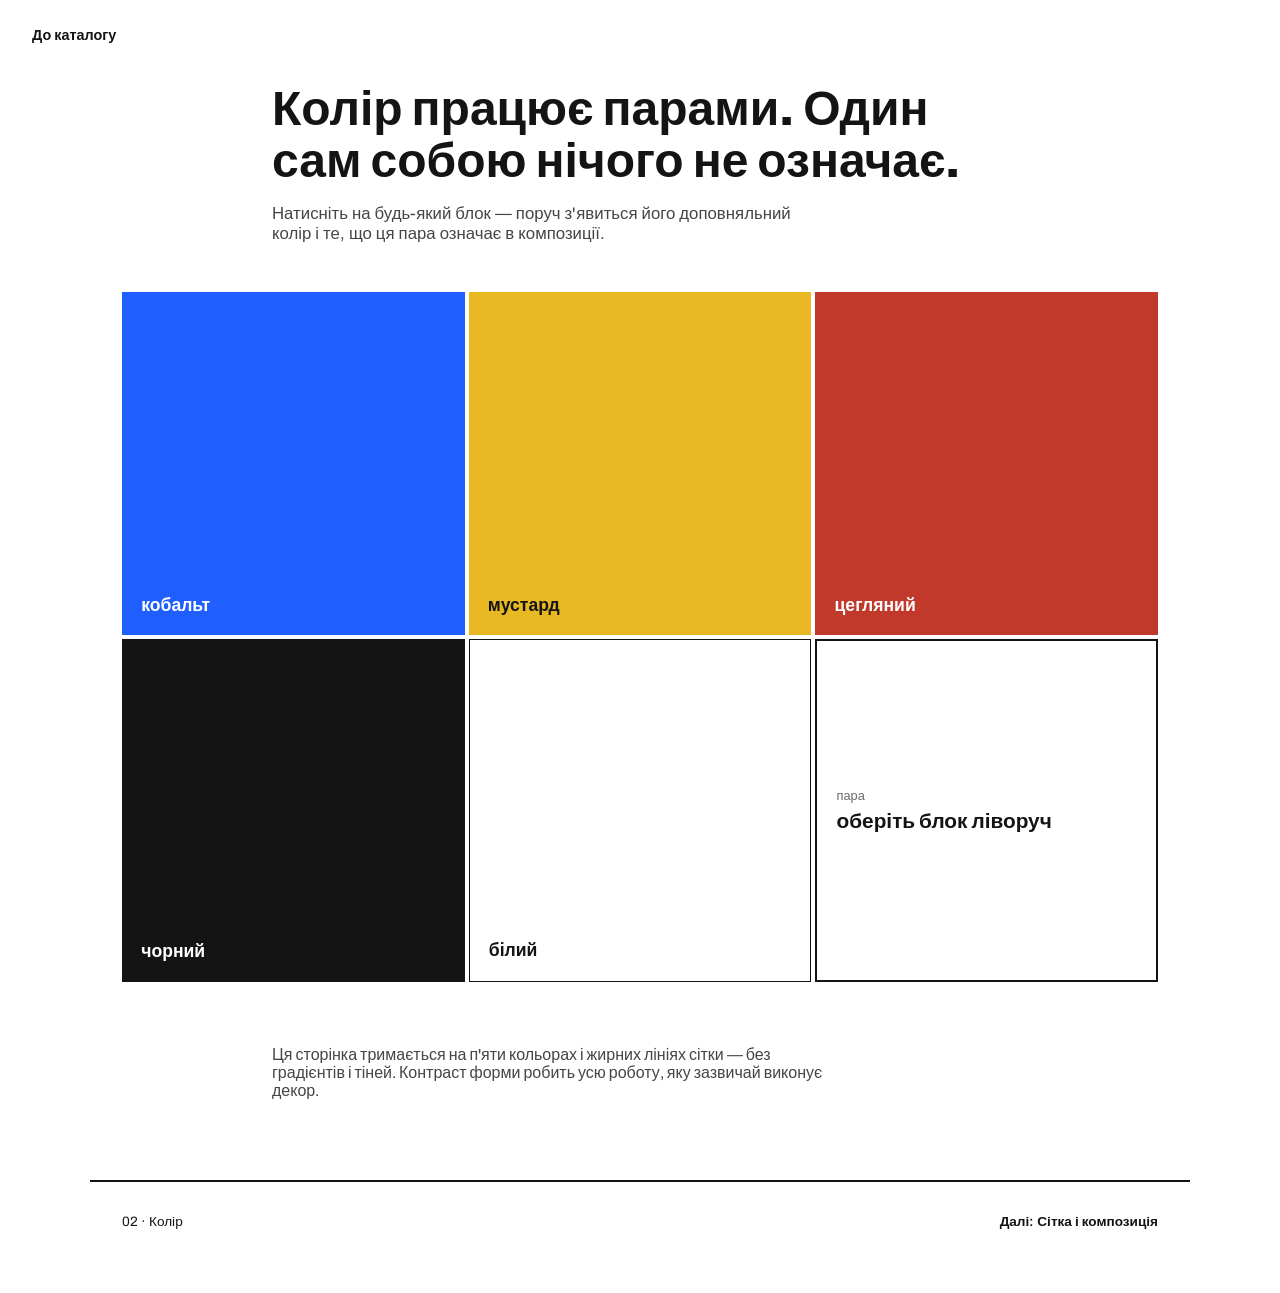
==== color.html @ 7700601c "Add files via upload" ====
<!DOCTYPE html>
<html lang="uk">
<head>
<meta charset="UTF-8">
<meta name="viewport" content="width=device-width, initial-scale=1.0">
<title>02 · Колір — Граматика інтерфейсу</title>
<link rel="preconnect" href="https://fonts.googleapis.com">
<link rel="preconnect" href="https://fonts.gstatic.com" crossorigin>
<link href="https://fonts.googleapis.com/css2?family=Archivo:wght@400;600;800&display=swap" rel="stylesheet">
<link rel="stylesheet" href="color.css">
</head>
<body>

<nav class="top-nav"><a href="index.html">До каталогу</a></nav>

<header class="cl-head">
  <h1>Колір працює парами. Один сам собою нічого не означає.</h1>
  <p>Натисніть на будь-який блок — поруч з'явиться його доповняльний колір і те, що ця пара означає в композиції.</p>
</header>

<main class="cl-grid" id="grid">
  <button class="cl-block" style="background:#1F5FFF" data-name="кобальт" data-pair="мустард" data-pair-hex="#E8B923">кобальт</button>
  <button class="cl-block" style="background:#E8B923;color:#141414" data-name="мустард" data-pair="кобальт" data-pair-hex="#1F5FFF">мустард</button>
  <button class="cl-block" style="background:#C0392B" data-name="цегляний" data-pair="білий" data-pair-hex="#FFFFFF">цегляний</button>
  <button class="cl-block" style="background:#141414" data-name="чорний" data-pair="мустард" data-pair-hex="#E8B923">чорний</button>
  <button class="cl-block" style="background:#FFFFFF;color:#141414;border:1px solid #141414" data-name="білий" data-pair="цегляний" data-pair-hex="#C0392B">білий</button>
  <div class="cl-readout" id="readout">
    <p class="readout-label">пара</p>
    <p class="readout-value" id="readout-value">оберіть блок ліворуч</p>
  </div>
</main>

<section class="cl-note">
  <p>Ця сторінка тримається на п'яти кольорах і жирних лініях сітки — без градієнтів і тіней. Контраст форми робить усю роботу, яку зазвичай виконує декор.</p>
</section>

<footer class="cl-foot">
  <span>02 · Колір</span>
  <a href="grid.html">Далі: Сітка і композиція</a>
</footer>

<script>
  const readoutValue = document.getElementById('readout-value');
  document.querySelectorAll('.cl-block').forEach(b => {
    b.addEventListener('click', () => {
      readoutValue.textContent = b.dataset.name + ' + ' + b.dataset.pair;
      readoutValue.style.color = b.dataset.pairHex;
    });
  });
</script>

</body>
</html>
---- color.css ----
:root{ --ink:#141414; --line:#141414; }
*{ box-sizing: border-box; }
body{
  margin:0;
  background:#ffffff;
  color: var(--ink);
  font-family: 'Archivo', sans-serif;
}
a{ color: var(--ink); }
:focus-visible{ outline: 3px solid #1F5FFF; outline-offset: 2px; }

.top-nav{ padding: 1.6rem 2rem 0; }
.top-nav a{ text-decoration: none; font-weight: 600; font-size: 0.9rem; }

.cl-head{
  max-width: 800px;
  margin: 0 auto;
  padding: 2.5rem 2rem 3rem;
}
.cl-head h1{
  font-weight: 800;
  font-size: clamp(1.8rem, 4.5vw, 3rem);
  line-height: 1.1;
  margin: 0 0 1rem;
}
.cl-head p{ font-size: 1.05rem; color: #454545; max-width: 56ch; margin: 0; }

.cl-grid{
  max-width: 1100px;
  margin: 0 auto;
  padding: 0 2rem 2rem;
  display: grid;
  grid-template-columns: repeat(3, 1fr);
  gap: 4px;
}
@media (max-width: 760px){ .cl-grid{ grid-template-columns: repeat(2, 1fr); } }

.cl-block{
  aspect-ratio: 1;
  border: none;
  font-family: inherit;
  font-size: 1.1rem;
  font-weight: 600;
  color: #fff;
  display: flex;
  align-items: flex-end;
  padding: 1.2rem;
  cursor: pointer;
}

.cl-readout{
  aspect-ratio: 1;
  border: 2px solid var(--ink);
  display: flex;
  flex-direction: column;
  justify-content: center;
  padding: 1.2rem;
}
.readout-label{ font-size: 0.8rem; color: #6b6b6b; margin: 0 0 0.4rem; }
.readout-value{ font-size: 1.3rem; font-weight: 800; margin: 0; }

.cl-note{
  max-width: 800px;
  margin: 0 auto;
  padding: 1rem 2rem 4rem;
}
.cl-note p{ color: #454545; max-width: 62ch; }

.cl-foot{
  max-width: 1100px;
  margin: 0 auto;
  padding: 2rem 2rem 4rem;
  display: flex;
  justify-content: space-between;
  font-size: 0.85rem;
  border-top: 2px solid var(--ink);
}
.cl-foot a{ text-decoration: none; font-weight: 600; }
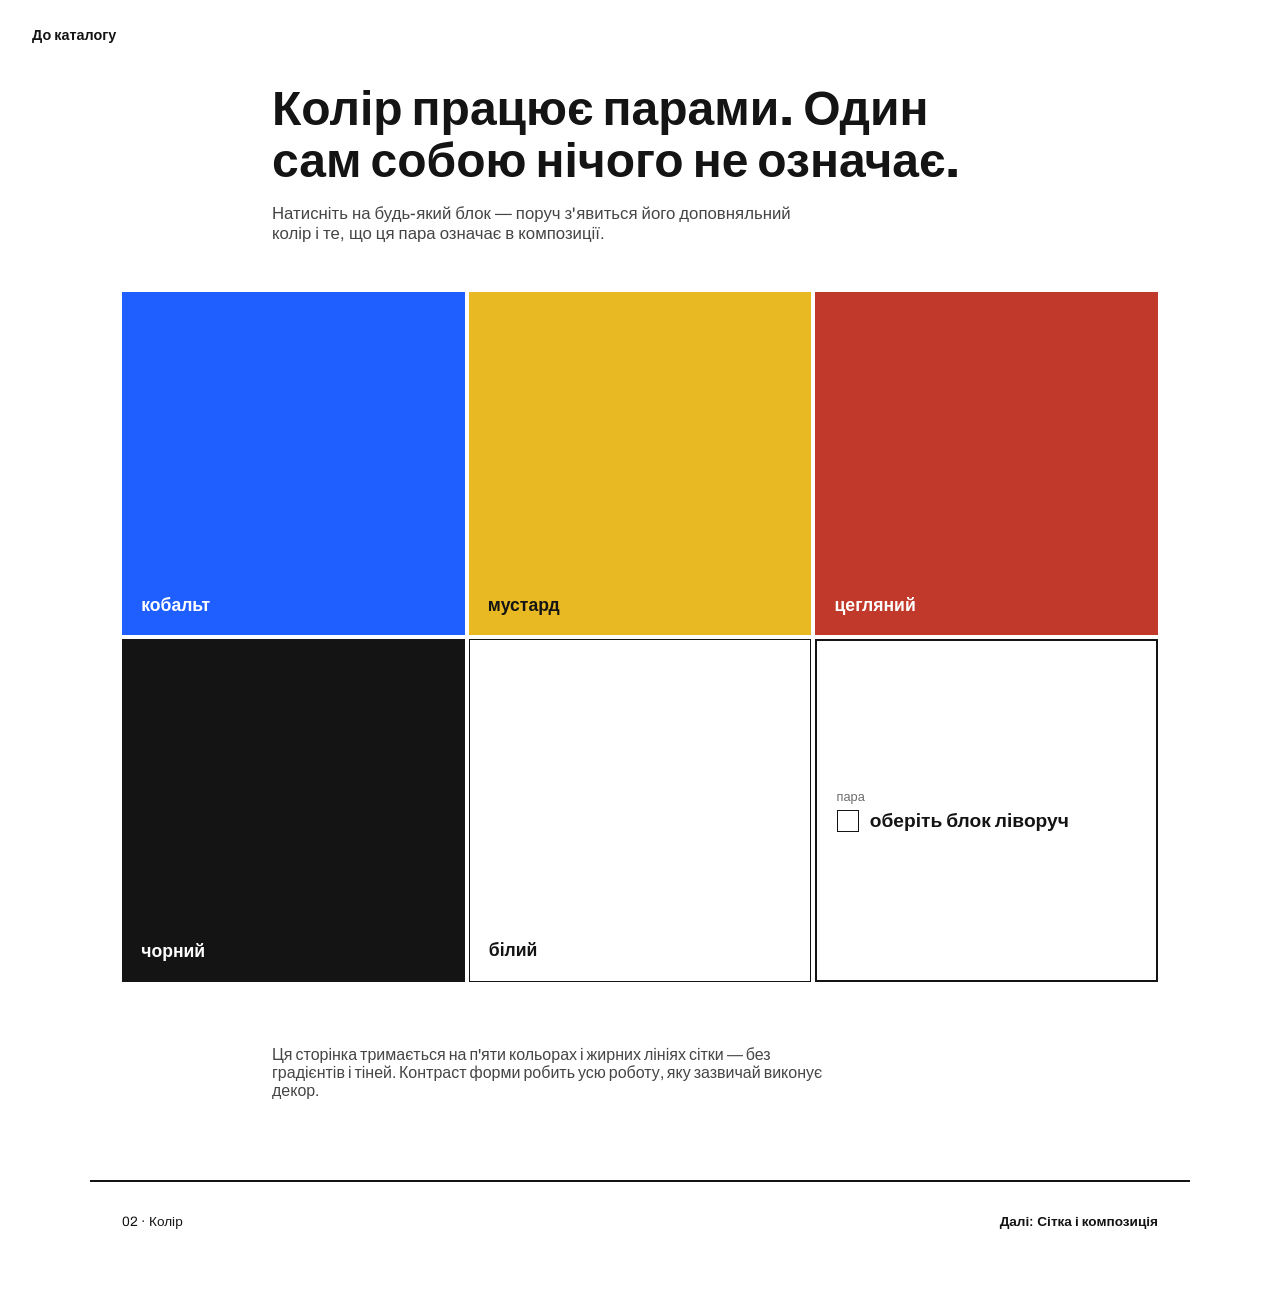
==== commit 64aa2209: "Add files via upload" ====
--- a/color.html
+++ b/color.html
@@ -26,7 +26,10 @@
   <button class="cl-block" style="background:#FFFFFF;color:#141414;border:1px solid #141414" data-name="білий" data-pair="цегляний" data-pair-hex="#C0392B">білий</button>
   <div class="cl-readout" id="readout">
     <p class="readout-label">пара</p>
-    <p class="readout-value" id="readout-value">оберіть блок ліворуч</p>
+    <div class="readout-pair">
+      <span class="readout-swatch" id="readout-swatch"></span>
+      <p class="readout-value" id="readout-value">оберіть блок ліворуч</p>
+    </div>
   </div>
 </main>
 
@@ -41,10 +44,11 @@
 
 <script>
   const readoutValue = document.getElementById('readout-value');
+  const readoutSwatch = document.getElementById('readout-swatch');
   document.querySelectorAll('.cl-block').forEach(b => {
     b.addEventListener('click', () => {
       readoutValue.textContent = b.dataset.name + ' + ' + b.dataset.pair;
-      readoutValue.style.color = b.dataset.pairHex;
+      readoutSwatch.style.background = b.dataset.pairHex;
     });
   });
 </script>
--- a/color.css
+++ b/color.css
@@ -57,7 +57,15 @@
   padding: 1.2rem;
 }
 .readout-label{ font-size: 0.8rem; color: #6b6b6b; margin: 0 0 0.4rem; }
-.readout-value{ font-size: 1.3rem; font-weight: 800; margin: 0; }
+.readout-pair{ display: flex; align-items: center; gap: 0.7rem; }
+.readout-swatch{
+  width: 22px;
+  height: 22px;
+  border: 1px solid var(--ink);
+  background: #fff;
+  flex-shrink: 0;
+}
+.readout-value{ font-size: 1.2rem; font-weight: 800; margin: 0; color: var(--ink); }
 
 .cl-note{
   max-width: 800px;
